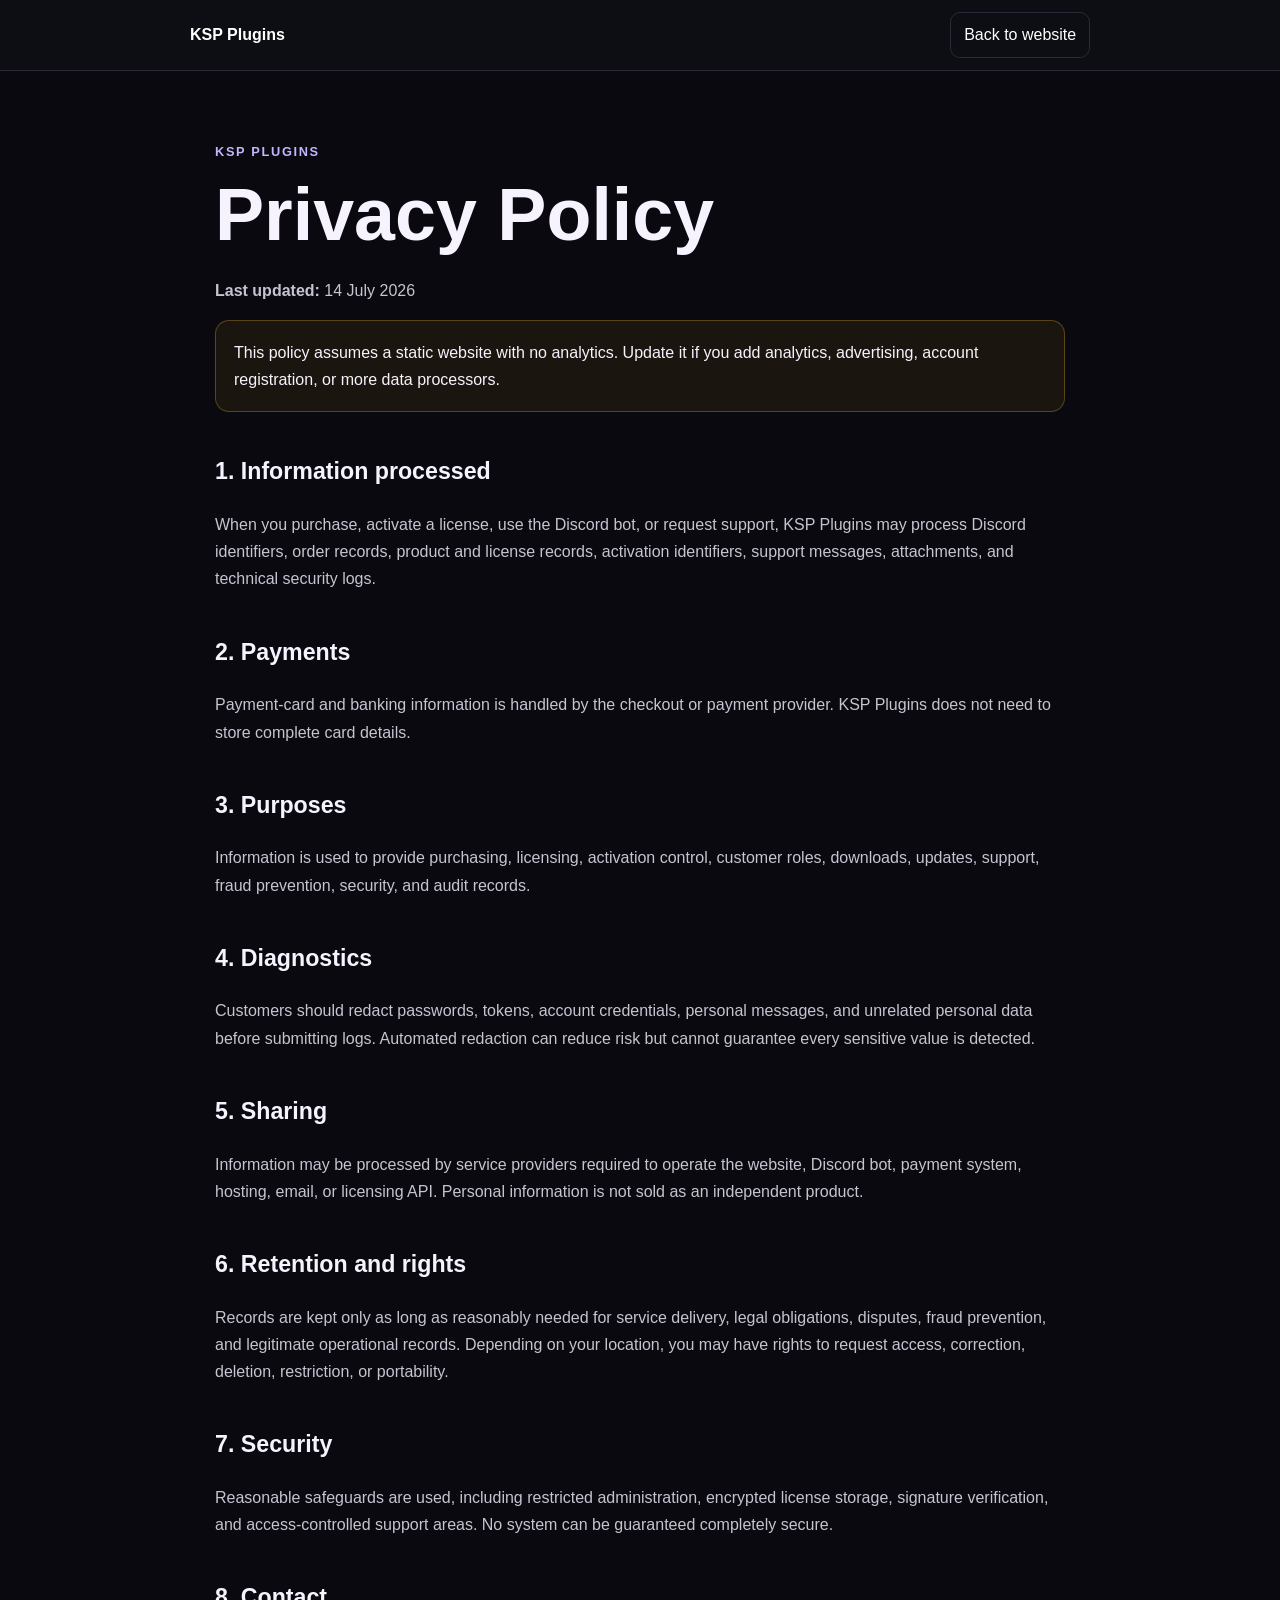
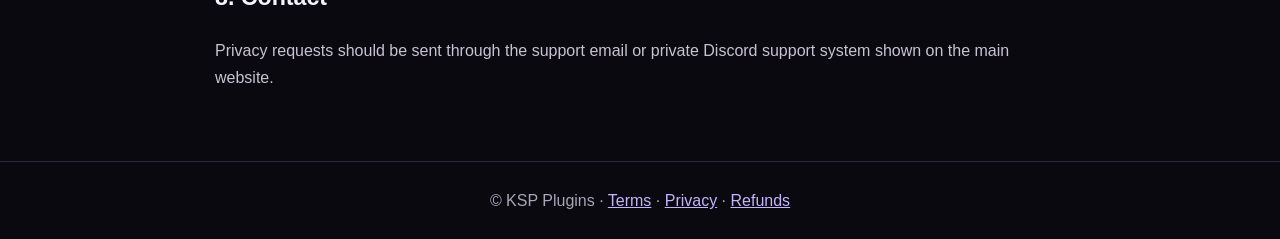
==== privacy.html @ 33e1be44 "landing page" ====
<!doctype html><html lang="en"><head><meta charset="utf-8"><meta name="viewport" content="width=device-width,initial-scale=1"><title>Privacy Policy — KSP Plugins</title><style>body{margin:0;background:#09090f;color:#f6f3ff;font-family:Inter,Segoe UI,Arial,sans-serif;line-height:1.7}a{color:#c4b5fd}.top{border-bottom:1px solid #2b2937;background:#0d0d14}.nav{width:min(calc(100% - 40px),900px);margin:auto;min-height:70px;display:flex;align-items:center;justify-content:space-between}.brand{text-decoration:none;color:white;font-weight:800}.back{padding:.55rem .8rem;border:1px solid #2b2937;border-radius:10px;text-decoration:none;color:white}.content{width:min(calc(100% - 40px),850px);margin:70px auto}.eyebrow{color:#c4b5fd;font-weight:800;letter-spacing:.13em;font-size:.8rem}h1{font-size:clamp(2.6rem,6vw,4.6rem);line-height:1.05;margin:.3rem 0 1.5rem}h2{margin-top:2.5rem;font-size:1.45rem}p,li{color:#c8c3d1}.note{padding:18px;border:1px solid rgba(251,191,36,.28);border-radius:14px;background:rgba(251,191,36,.07)}footer{border-top:1px solid #2b2937;padding:25px;text-align:center;color:#aaa5b8}</style></head><body><header class="top"><nav class="nav"><a class="brand" href="index.html">KSP Plugins</a><a class="back" href="index.html">Back to website</a></nav></header><main class="content"><p class="eyebrow">KSP PLUGINS</p><h1>Privacy Policy</h1><p><strong>Last updated:</strong> 14 July 2026</p><div class="note">This policy assumes a static website with no analytics. Update it if you add analytics, advertising, account registration, or more data processors.</div><h2>1. Information processed</h2><p>When you purchase, activate a license, use the Discord bot, or request support, KSP Plugins may process Discord identifiers, order records, product and license records, activation identifiers, support messages, attachments, and technical security logs.</p><h2>2. Payments</h2><p>Payment-card and banking information is handled by the checkout or payment provider. KSP Plugins does not need to store complete card details.</p><h2>3. Purposes</h2><p>Information is used to provide purchasing, licensing, activation control, customer roles, downloads, updates, support, fraud prevention, security, and audit records.</p><h2>4. Diagnostics</h2><p>Customers should redact passwords, tokens, account credentials, personal messages, and unrelated personal data before submitting logs. Automated redaction can reduce risk but cannot guarantee every sensitive value is detected.</p><h2>5. Sharing</h2><p>Information may be processed by service providers required to operate the website, Discord bot, payment system, hosting, email, or licensing API. Personal information is not sold as an independent product.</p><h2>6. Retention and rights</h2><p>Records are kept only as long as reasonably needed for service delivery, legal obligations, disputes, fraud prevention, and legitimate operational records. Depending on your location, you may have rights to request access, correction, deletion, restriction, or portability.</p><h2>7. Security</h2><p>Reasonable safeguards are used, including restricted administration, encrypted license storage, signature verification, and access-controlled support areas. No system can be guaranteed completely secure.</p><h2>8. Contact</h2><p>Privacy requests should be sent through the support email or private Discord support system shown on the main website.</p></main><footer>© KSP Plugins · <a href="terms.html">Terms</a> · <a href="privacy.html">Privacy</a> · <a href="refunds.html">Refunds</a></footer></body></html>
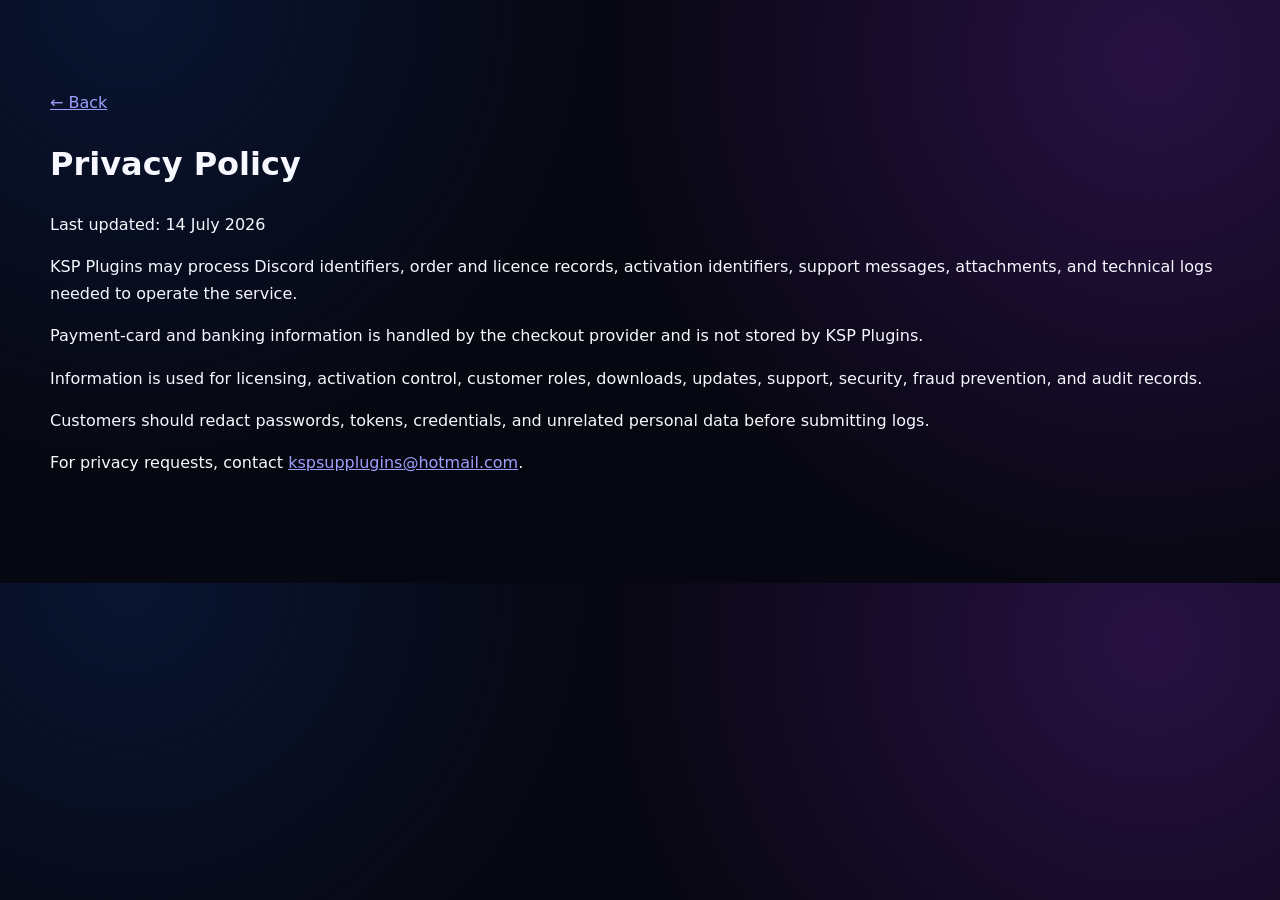
==== commit e93aa0a6: "Publish KSP Plugins landing page" ====
--- a/privacy.html
+++ b/privacy.html
@@ -1 +1 @@
-<!doctype html><html lang="en"><head><meta charset="utf-8"><meta name="viewport" content="width=device-width,initial-scale=1"><title>Privacy Policy — KSP Plugins</title><style>body{margin:0;background:#09090f;color:#f6f3ff;font-family:Inter,Segoe UI,Arial,sans-serif;line-height:1.7}a{color:#c4b5fd}.top{border-bottom:1px solid #2b2937;background:#0d0d14}.nav{width:min(calc(100% - 40px),900px);margin:auto;min-height:70px;display:flex;align-items:center;justify-content:space-between}.brand{text-decoration:none;color:white;font-weight:800}.back{padding:.55rem .8rem;border:1px solid #2b2937;border-radius:10px;text-decoration:none;color:white}.content{width:min(calc(100% - 40px),850px);margin:70px auto}.eyebrow{color:#c4b5fd;font-weight:800;letter-spacing:.13em;font-size:.8rem}h1{font-size:clamp(2.6rem,6vw,4.6rem);line-height:1.05;margin:.3rem 0 1.5rem}h2{margin-top:2.5rem;font-size:1.45rem}p,li{color:#c8c3d1}.note{padding:18px;border:1px solid rgba(251,191,36,.28);border-radius:14px;background:rgba(251,191,36,.07)}footer{border-top:1px solid #2b2937;padding:25px;text-align:center;color:#aaa5b8}</style></head><body><header class="top"><nav class="nav"><a class="brand" href="index.html">KSP Plugins</a><a class="back" href="index.html">Back to website</a></nav></header><main class="content"><p class="eyebrow">KSP PLUGINS</p><h1>Privacy Policy</h1><p><strong>Last updated:</strong> 14 July 2026</p><div class="note">This policy assumes a static website with no analytics. Update it if you add analytics, advertising, account registration, or more data processors.</div><h2>1. Information processed</h2><p>When you purchase, activate a license, use the Discord bot, or request support, KSP Plugins may process Discord identifiers, order records, product and license records, activation identifiers, support messages, attachments, and technical security logs.</p><h2>2. Payments</h2><p>Payment-card and banking information is handled by the checkout or payment provider. KSP Plugins does not need to store complete card details.</p><h2>3. Purposes</h2><p>Information is used to provide purchasing, licensing, activation control, customer roles, downloads, updates, support, fraud prevention, security, and audit records.</p><h2>4. Diagnostics</h2><p>Customers should redact passwords, tokens, account credentials, personal messages, and unrelated personal data before submitting logs. Automated redaction can reduce risk but cannot guarantee every sensitive value is detected.</p><h2>5. Sharing</h2><p>Information may be processed by service providers required to operate the website, Discord bot, payment system, hosting, email, or licensing API. Personal information is not sold as an independent product.</p><h2>6. Retention and rights</h2><p>Records are kept only as long as reasonably needed for service delivery, legal obligations, disputes, fraud prevention, and legitimate operational records. Depending on your location, you may have rights to request access, correction, deletion, restriction, or portability.</p><h2>7. Security</h2><p>Reasonable safeguards are used, including restricted administration, encrypted license storage, signature verification, and access-controlled support areas. No system can be guaranteed completely secure.</p><h2>8. Contact</h2><p>Privacy requests should be sent through the support email or private Discord support system shown on the main website.</p></main><footer>© KSP Plugins · <a href="terms.html">Terms</a> · <a href="privacy.html">Privacy</a> · <a href="refunds.html">Refunds</a></footer></body></html>+<!doctype html><html><head><meta charset="utf-8"><meta name="viewport" content="width=device-width,initial-scale=1"><title>Privacy Policy — KSP Plugins</title><link rel="stylesheet" href="assets/styles.css"></head><body><main class="section shell"><a href="index.html">← Back</a><h1>Privacy Policy</h1><p>Last updated: 14 July 2026</p><p>KSP Plugins may process Discord identifiers, order and licence records, activation identifiers, support messages, attachments, and technical logs needed to operate the service.</p><p>Payment-card and banking information is handled by the checkout provider and is not stored by KSP Plugins.</p><p>Information is used for licensing, activation control, customer roles, downloads, updates, support, security, fraud prevention, and audit records.</p><p>Customers should redact passwords, tokens, credentials, and unrelated personal data before submitting logs.</p><p>For privacy requests, contact <a href="mailto:kspsupplugins@hotmail.com">kspsupplugins@hotmail.com</a>.</p></main></body></html>
--- a/assets/styles.css
+++ b/assets/styles.css
@@ -0,0 +1 @@
+:root{--bg:#060710;--panel:#0d1020;--text:#f7f8ff;--muted:#a9aec8;--line:#253050;--blue:#278cff;--purple:#974cff;--green:#52e5a5}*{box-sizing:border-box}html{scroll-behavior:smooth;color-scheme:dark}body{margin:0;background:radial-gradient(circle at 10% 0,#12317755,transparent 30rem),radial-gradient(circle at 90% 10%,#6b24a855,transparent 35rem),var(--bg);color:var(--text);font:16px/1.65 Inter,system-ui,Segoe UI,Arial,sans-serif}.shell{width:min(calc(100% - 40px),1180px);margin:auto}header{position:sticky;top:0;z-index:10;background:#060710dd;border-bottom:1px solid var(--line);backdrop-filter:blur(16px)}nav{height:76px;display:flex;align-items:center;justify-content:space-between}.brand{display:flex;align-items:center;gap:10px;text-decoration:none;font-weight:900}.brand img{width:52px;height:52px;object-fit:contain}.brand span{font-size:1.05rem}#menu{display:flex;align-items:center;gap:23px}#menu>a:not(.btn){color:var(--muted);text-decoration:none}#menuBtn{display:none}.btn{display:inline-flex;justify-content:center;align-items:center;padding:.75rem 1.05rem;border-radius:13px;text-decoration:none;font-weight:800;border:1px solid transparent}.primary{background:linear-gradient(135deg,#205cff,var(--purple));box-shadow:0 12px 30px #4433aa55}.outline{border-color:var(--line);background:#ffffff08}.full{width:100%}.hero{min-height:650px;display:grid;grid-template-columns:1.05fr .95fr;gap:60px;align-items:center}.eyebrow{color:#8dc9ff;font-size:.75rem;font-weight:900;letter-spacing:.15em}.hero h1,.head h2,.support h2,.faq h2{margin:0;line-height:1.05;letter-spacing:-.04em}.hero h1{font-size:clamp(3rem,6vw,6rem)}.hero h1 span{background:linear-gradient(90deg,#55b7ff,#c46dff);-webkit-background-clip:text;color:transparent}.lead,.head>p,.content>p,.support p,.faq p,.three p{color:var(--muted)}.actions{display:flex;gap:12px;flex-wrap:wrap;margin-top:28px}.logo-hero{display:grid;place-items:center}.logo-hero img{width:min(100%,540px);filter:drop-shadow(0 0 35px #5262ff77)}.strip,.tinted{border-block:1px solid var(--line);background:#ffffff05}.stats{display:grid;grid-template-columns:repeat(4,1fr);padding:20px 0}.stats div{display:grid}.stats span{color:var(--muted);font-size:.85rem}.section{padding:90px 0}.head{display:grid;grid-template-columns:1fr .9fr;align-items:end;gap:50px;margin-bottom:38px}.head h2,.support h2,.faq h2{font-size:clamp(2.2rem,4vw,4rem)}.card{display:grid;grid-template-columns:1.08fr .92fr;margin:0 0 32px;border:1px solid var(--line);border-radius:22px;overflow:hidden;background:linear-gradient(145deg,#ffffff0c,#ffffff04);box-shadow:0 25px 80px #0008}.reverse .visual{order:2}.visual{min-height:470px;padding:40px;display:flex;flex-direction:column;justify-content:flex-end;background-color:#080b18;background-size:cover;background-position:center;border-right:1px solid var(--line)}.visual.account{background-image:radial-gradient(circle at 78% 20%,#934cff88,transparent 25%),radial-gradient(circle at 35% 65%,#137eff88,transparent 35%),linear-gradient(135deg,#050713,#101b43)}.visual.pirates{background-image:radial-gradient(circle at 75% 35%,#811fff99,transparent 28%),radial-gradient(circle at 35% 70%,#006dff77,transparent 35%),linear-gradient(135deg,#050713,#28102e)}.visual span{font-size:clamp(2.3rem,4vw,4.5rem);font-weight:950;line-height:1;text-shadow:0 0 22px #358dff}.visual small{margin-top:13px;font-size:1.05rem;color:#d7dcff}.content{padding:36px}.badges{display:flex;gap:8px}.badges span{padding:.3rem .6rem;border:1px solid #5269aa;border-radius:999px;color:#cdd8ff;font-size:.7rem;font-weight:900;text-transform:uppercase}.content h3{font-size:2rem;margin:.8rem 0}.content ul{padding-left:1.1rem;color:#d8dcf1}.prices{display:grid;grid-template-columns:repeat(3,1fr);gap:8px;margin:22px 0}.prices div,.note{padding:13px;border:1px solid var(--line);border-radius:12px;background:#ffffff06}.prices small{display:block;color:var(--muted)}.three{display:grid;grid-template-columns:repeat(3,1fr);gap:18px}.three article{padding:26px;border:1px solid var(--line);border-radius:18px;background:var(--panel)}.support{display:grid;grid-template-columns:1.2fr .8fr;gap:45px;align-items:center;padding:44px;border:1px solid #534da0;border-radius:24px;background:linear-gradient(145deg,#214aff22,#7f32aa22)}.support>div:last-child{display:grid;gap:12px}.support small{text-align:center;color:var(--muted)}.faq{display:grid;grid-template-columns:.7fr 1.3fr;gap:60px}.faq details{padding:18px 0;border-top:1px solid var(--line)}.faq summary{cursor:pointer;font-weight:800}.foot{display:grid;grid-template-columns:2fr 1fr 1fr;gap:35px;padding:50px 0}.foot>div{display:flex;flex-direction:column;gap:7px}.foot img{width:120px}.foot a,.foot p{color:var(--muted);text-decoration:none}.copyright{padding:20px 0;border-top:1px solid var(--line);color:var(--muted);font-size:.82rem}@media(max-width:900px){.hero,.head,.card,.support,.faq{grid-template-columns:1fr}.reverse .visual{order:0}.three{grid-template-columns:1fr}}@media(max-width:700px){#menuBtn{display:block;background:var(--panel);color:white;border:1px solid var(--line);padding:.55rem .8rem;border-radius:9px}#menu{position:absolute;top:68px;left:20px;right:20px;display:none;flex-direction:column;background:#0b0e1b;border:1px solid var(--line);padding:18px;border-radius:15px}#menu.open{display:flex}.hero{min-height:auto;padding:65px 0}.stats,.prices,.foot{grid-template-columns:1fr}.section{padding:65px 0}.visual{min-height:330px}.content{padding:25px}}
